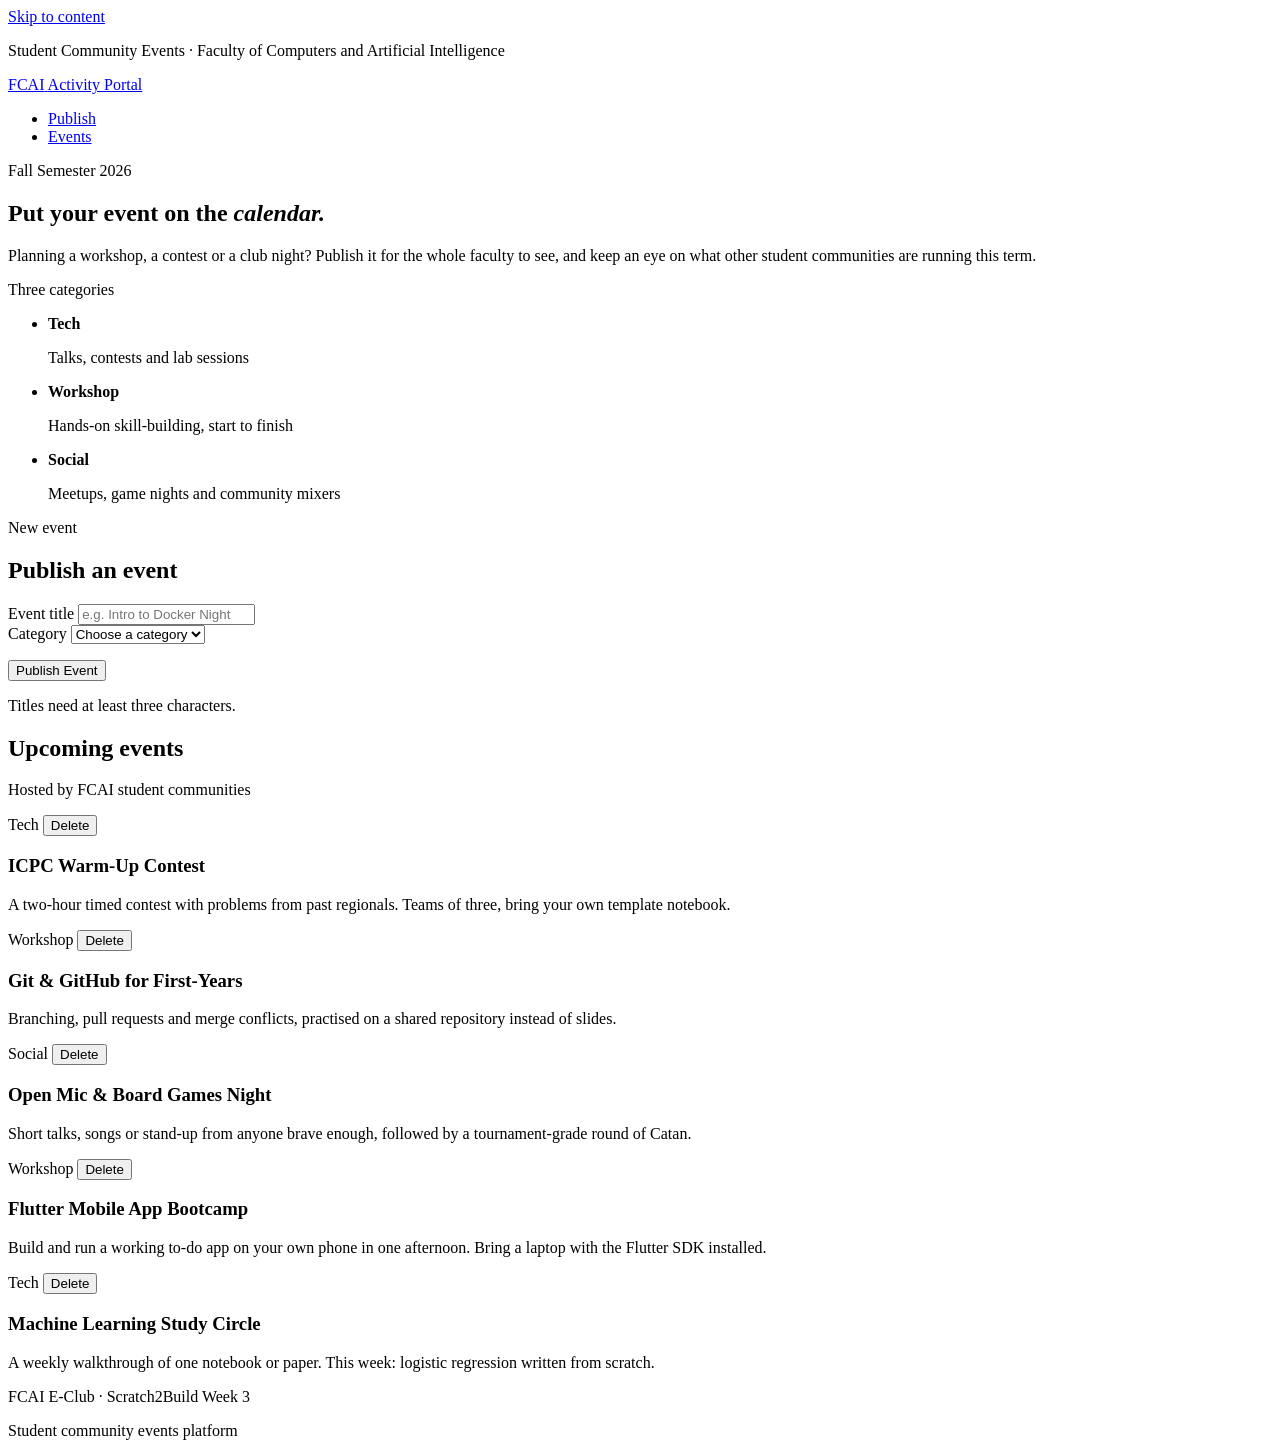
==== block-1-core-lab/index.html @ d682aae6 "Complete Task 3" ====
<!DOCTYPE html>
<html lang="en">
<head>
  <meta charset="utf-8">
  <meta name="viewport" content="width=device-width, initial-scale=1">
  <title>Publish Events · FCAI Activity Portal</title>
  <link rel="preconnect" href="https://fonts.googleapis.com">
  <link rel="preconnect" href="https://fonts.gstatic.com" crossorigin>
  <link href="https://fonts.googleapis.com/css2?family=DM+Mono:wght@400;500&family=DM+Sans:wght@400;500;700&family=Fraunces:ital,opsz,wght@0,9..144,500;0,9..144,700;1,9..144,500&display=swap" rel="stylesheet">
  <link rel="stylesheet" href="style.css">
  <script src="script.js" defer></script>
</head>
<body>
  <a class="skip-link" href="#main">Skip to content</a>

  <div class="topbar">
    <p>Student Community Events &middot; Faculty of Computers and Artificial Intelligence</p>
  </div>

  <header class="site-header">
    <div class="header-inner wrap">
      <a class="brand" href="#">
        <span class="brand-name">FCAI</span>
        <span class="brand-sub">Activity Portal</span>
      </a>
      <nav class="site-nav" aria-label="Page sections">
        <ul>
          <li><a href="#submit">Publish</a></li>
          <li><a href="#events">Events</a></li>
        </ul>
      </nav>
    </div>
  </header>

  <main id="main">
    <section class="hero wrap" aria-labelledby="page-title">
      <div class="hero-copy">
        <p class="eyebrow">Fall Semester 2026</p>
        <h1 id="page-title">Put your event on the <em>calendar.</em></h1>
        <p class="lede">Planning a workshop, a contest or a club night? Publish it for the whole faculty to see, and keep an eye on what other student communities are running this term.</p>
      </div>
      <div class="legend">
        <p class="legend-title">Three categories</p>
        <ul>
          <li>
            <span class="swatch swatch-tech" aria-hidden="true"></span>
            <div><strong>Tech</strong><p>Talks, contests and lab sessions</p></div>
          </li>
          <li>
            <span class="swatch swatch-workshop" aria-hidden="true"></span>
            <div><strong>Workshop</strong><p>Hands-on skill-building, start to finish</p></div>
          </li>
          <li>
            <span class="swatch swatch-social" aria-hidden="true"></span>
            <div><strong>Social</strong><p>Meetups, game nights and community mixers</p></div>
          </li>
        </ul>
      </div>
    </section>

    <div class="band">
      <div class="layout wrap">
        <section class="publish" id="submit" aria-labelledby="form-heading">
          <p class="eyebrow">New event</p>
          <h2 id="form-heading">Publish an event</h2>

          <form id="event-form" novalidate>
            <div class="field">
              <label for="title-input">Event title</label>
              <input id="title-input" name="title" type="text" placeholder="e.g. Intro to Docker Night" autocomplete="off" aria-describedby="form-message">
            </div>

            <div class="field">
              <label for="category-input">Category</label>
              <select id="category-input" name="category">
                <option value="">Choose a category</option>
                <option value="tech">Tech</option>
                <option value="workshop">Workshop</option>
                <option value="social">Social</option>
              </select>
            </div>

            <p id="form-message" class="form-message" aria-live="polite"></p>

            <button type="submit" class="btn-primary">Publish Event</button>
          </form>

          <p class="form-note">Titles need at least three characters.</p>
        </section>

        <section class="listing" id="events" aria-labelledby="events-heading">
          <div class="listing-head">
            <h2 id="events-heading">Upcoming events</h2>
            <p>Hosted by FCAI student communities</p>
          </div>

          <div id="events-container" class="events-grid">
            <article class="event-card" data-category="tech">
              <div class="card-head">
                <span class="badge">Tech</span>
                <button class="delete-button" type="button" aria-label="Delete ICPC Warm-Up Contest">Delete</button>
              </div>
              <h3 class="card-title">ICPC Warm-Up Contest</h3>
              <p class="card-desc">A two-hour timed contest with problems from past regionals. Teams of three, bring your own template notebook.</p>
            </article>

            <article class="event-card" data-category="workshop">
              <div class="card-head">
                <span class="badge">Workshop</span>
                <button class="delete-button" type="button" aria-label="Delete Git &amp; GitHub for First-Years">Delete</button>
              </div>
              <h3 class="card-title">Git &amp; GitHub for First-Years</h3>
              <p class="card-desc">Branching, pull requests and merge conflicts, practised on a shared repository instead of slides.</p>
            </article>

            <article class="event-card" data-category="social">
              <div class="card-head">
                <span class="badge">Social</span>
                <button class="delete-button" type="button" aria-label="Delete Open Mic &amp; Board Games Night">Delete</button>
              </div>
              <h3 class="card-title">Open Mic &amp; Board Games Night</h3>
              <p class="card-desc">Short talks, songs or stand-up from anyone brave enough, followed by a tournament-grade round of Catan.</p>
            </article>

            <article class="event-card" data-category="workshop">
              <div class="card-head">
                <span class="badge">Workshop</span>
                <button class="delete-button" type="button" aria-label="Delete Flutter Mobile App Bootcamp">Delete</button>
              </div>
              <h3 class="card-title">Flutter Mobile App Bootcamp</h3>
              <p class="card-desc">Build and run a working to-do app on your own phone in one afternoon. Bring a laptop with the Flutter SDK installed.</p>
            </article>

            <article class="event-card" data-category="tech">
              <div class="card-head">
                <span class="badge">Tech</span>
                <button class="delete-button" type="button" aria-label="Delete Machine Learning Study Circle">Delete</button>
              </div>
              <h3 class="card-title">Machine Learning Study Circle</h3>
              <p class="card-desc">A weekly walkthrough of one notebook or paper. This week: logistic regression written from scratch.</p>
            </article>
          </div>
        </section>
      </div>
    </div>
  </main>

  <footer class="site-footer">
    <div class="wrap">
      <p>FCAI E-Club &middot; Scratch2Build Week 3</p>
      <p>Student community events platform</p>
    </div>
  </footer>
</body>
</html>
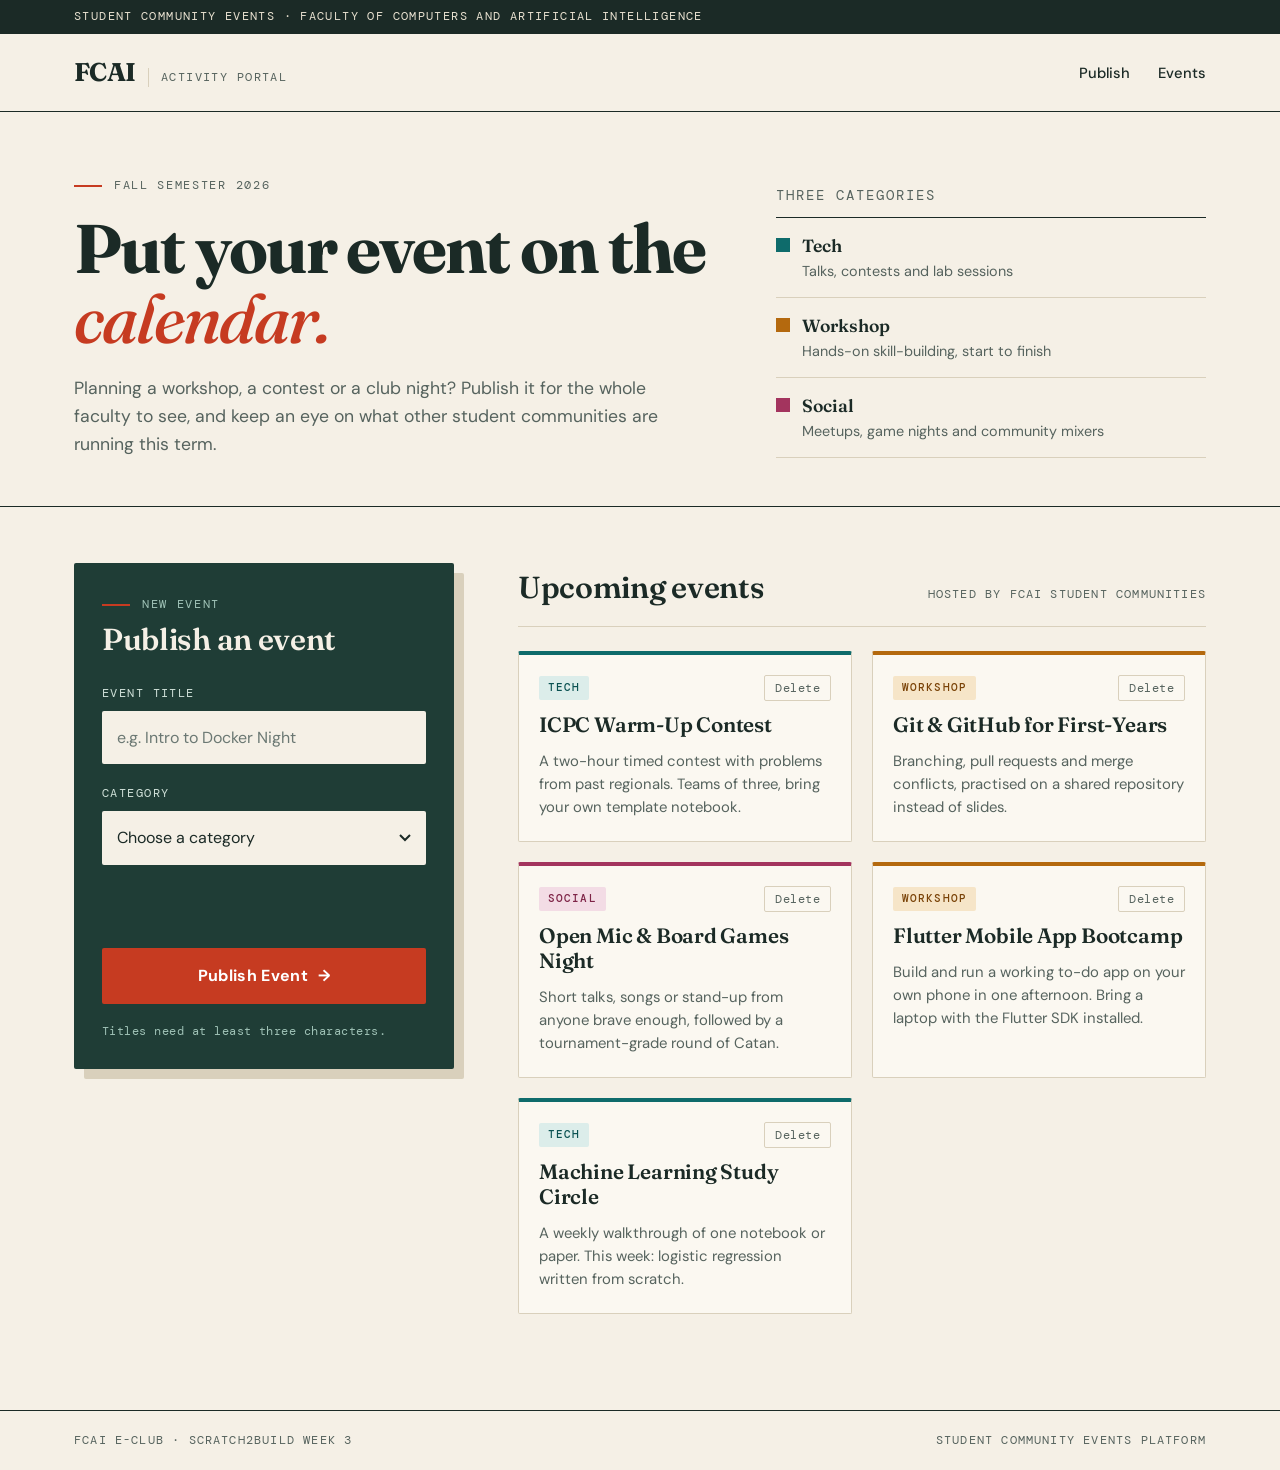
==== commit aa2a9819: "hotfix: Files Naming Error" ====
--- a/block-1-core-lab/index.html
+++ b/block-1-core-lab/index.html
@@ -7,7 +7,7 @@
   <link rel="preconnect" href="https://fonts.googleapis.com">
   <link rel="preconnect" href="https://fonts.gstatic.com" crossorigin>
   <link href="https://fonts.googleapis.com/css2?family=DM+Mono:wght@400;500&family=DM+Sans:wght@400;500;700&family=Fraunces:ital,opsz,wght@0,9..144,500;0,9..144,700;1,9..144,500&display=swap" rel="stylesheet">
-  <link rel="stylesheet" href="style.css">
+  <link rel="stylesheet" href="styles.css">
   <script src="script.js" defer></script>
 </head>
 <body>
--- a/block-1-core-lab/styles.css
+++ b/block-1-core-lab/styles.css
@@ -0,0 +1,606 @@
+*,
+*::before,
+*::after {
+  box-sizing: border-box;
+}
+
+:root {
+  --paper: #f5f0e6;
+  --paper-2: #ece5d4;
+  --card: #fbf8f1;
+  --ink: #1b2a26;
+  --ink-soft: #56635e;
+  --line: #d9d0bc;
+  --forest: #1f3d36;
+  --accent: #c63b21;
+  --accent-dark: #a62f18;
+
+  --tech: #0e6b6b;
+  --workshop: #b4690e;
+  --social: #a3345e;
+
+  --font-display: "Fraunces", Georgia, "Times New Roman", serif;
+  --font-body: "DM Sans", system-ui, -apple-system, "Segoe UI", sans-serif;
+  --font-mono: "DM Mono", ui-monospace, "SFMono-Regular", Menlo, monospace;
+}
+
+html {
+  scroll-behavior: smooth;
+}
+
+body {
+  margin: 0;
+  background: var(--paper);
+  color: var(--ink);
+  font-family: var(--font-body);
+  font-size: 1rem;
+  line-height: 1.6;
+  -webkit-font-smoothing: antialiased;
+}
+
+h1, h2, h3, p, ul {
+  margin: 0;
+}
+
+ul {
+  padding: 0;
+  list-style: none;
+}
+
+[hidden] {
+  display: none !important;
+}
+
+:focus-visible {
+  outline: 3px solid var(--accent);
+  outline-offset: 3px;
+}
+
+.wrap {
+  max-width: 1180px;
+  margin: 0 auto;
+  padding-left: 24px;
+  padding-right: 24px;
+}
+
+.skip-link {
+  position: absolute;
+  left: 16px;
+  top: -56px;
+  z-index: 20;
+  padding: 8px 14px;
+  background: var(--ink);
+  color: var(--paper);
+}
+
+.skip-link:focus {
+  top: 12px;
+}
+
+.eyebrow {
+  font-family: var(--font-mono);
+  font-size: 0.75rem;
+  letter-spacing: 0.14em;
+  text-transform: uppercase;
+  color: var(--ink-soft);
+}
+
+.eyebrow::before {
+  content: "";
+  display: inline-block;
+  width: 28px;
+  height: 2px;
+  margin-right: 12px;
+  vertical-align: middle;
+  background: var(--accent);
+}
+
+
+/* ---------- Header ---------- */
+
+.topbar {
+  background: var(--ink);
+  color: #e8e1d0;
+  font-family: var(--font-mono);
+  font-size: 0.72rem;
+  letter-spacing: 0.12em;
+  text-transform: uppercase;
+}
+
+.topbar p {
+  max-width: 1180px;
+  margin: 0 auto;
+  padding: 8px 24px;
+}
+
+.site-header {
+  border-bottom: 1px solid var(--ink);
+}
+
+.header-inner {
+  display: flex;
+  align-items: center;
+  justify-content: space-between;
+  gap: 24px;
+  padding-top: 18px;
+  padding-bottom: 18px;
+}
+
+.brand {
+  display: flex;
+  align-items: baseline;
+  gap: 12px;
+  color: inherit;
+  text-decoration: none;
+}
+
+.brand-name {
+  font-family: var(--font-display);
+  font-size: 1.6rem;
+  font-weight: 700;
+  letter-spacing: -0.02em;
+}
+
+.brand-sub {
+  padding-left: 12px;
+  border-left: 1px solid var(--line);
+  font-family: var(--font-mono);
+  font-size: 0.74rem;
+  letter-spacing: 0.12em;
+  text-transform: uppercase;
+  color: var(--ink-soft);
+}
+
+.site-nav ul {
+  display: flex;
+  gap: 28px;
+}
+
+.site-nav a {
+  padding: 6px 0;
+  color: var(--ink);
+  font-size: 0.92rem;
+  font-weight: 500;
+  text-decoration: none;
+  background: linear-gradient(var(--accent), var(--accent)) 0 100% / 0 2px no-repeat;
+  transition: background-size 0.25s ease;
+}
+
+.site-nav a:hover {
+  background-size: 100% 2px;
+}
+
+
+/* ---------- Hero ---------- */
+
+.hero {
+  display: grid;
+  grid-template-columns: minmax(0, 1.5fr) minmax(0, 1fr);
+  gap: 56px;
+  align-items: end;
+  padding-top: 64px;
+  padding-bottom: 48px;
+}
+
+.hero h1 {
+  margin: 18px 0 20px;
+  font-family: var(--font-display);
+  font-size: clamp(2.4rem, 5.4vw, 4.3rem);
+  font-weight: 700;
+  line-height: 1.02;
+  letter-spacing: -0.03em;
+}
+
+.hero h1 em {
+  font-style: italic;
+  font-weight: 500;
+  color: var(--accent);
+}
+
+.lede {
+  max-width: 52ch;
+  font-size: 1.1rem;
+  color: var(--ink-soft);
+}
+
+.legend-title {
+  padding-bottom: 10px;
+  border-bottom: 1px solid var(--ink);
+  font-family: var(--font-mono);
+  font-size: 0.72rem;
+  letter-spacing: 0.14em;
+  text-transform: uppercase;
+  color: var(--ink-soft);
+}
+
+.legend li {
+  display: grid;
+  grid-template-columns: 14px minmax(0, 1fr);
+  gap: 12px;
+  padding: 14px 0;
+  border-bottom: 1px solid var(--line);
+}
+
+.legend strong {
+  font-family: var(--font-display);
+  font-size: 1.1rem;
+  font-weight: 600;
+}
+
+.legend p {
+  font-size: 0.9rem;
+  color: var(--ink-soft);
+}
+
+.swatch {
+  width: 14px;
+  height: 14px;
+  margin-top: 6px;
+}
+
+.swatch-tech { background: var(--tech); }
+.swatch-workshop { background: var(--workshop); }
+.swatch-social { background: var(--social); }
+
+
+/* ---------- Main layout ---------- */
+
+.band {
+  border-top: 1px solid var(--ink);
+}
+
+.layout {
+  display: grid;
+  grid-template-columns: minmax(0, 380px) minmax(0, 1fr);
+  gap: 64px;
+  align-items: start;
+  padding-top: 56px;
+  padding-bottom: 96px;
+}
+
+
+/* ---------- Publish form ---------- */
+
+.publish {
+  position: sticky;
+  top: 24px;
+  padding: 32px 28px 28px;
+  background: var(--forest);
+  color: var(--paper);
+  border-radius: 2px;
+  box-shadow: 10px 10px 0 var(--line);
+}
+
+.publish .eyebrow {
+  color: #9fc2b6;
+}
+
+.publish h2 {
+  margin: 8px 0 28px;
+  font-family: var(--font-display);
+  font-size: 1.9rem;
+  font-weight: 600;
+  line-height: 1.1;
+  letter-spacing: -0.01em;
+}
+
+.publish :focus-visible {
+  outline: 3px solid var(--paper);
+  outline-offset: 2px;
+}
+
+.field {
+  display: grid;
+  gap: 8px;
+  margin-bottom: 20px;
+}
+
+.field label {
+  font-family: var(--font-mono);
+  font-size: 0.74rem;
+  letter-spacing: 0.12em;
+  text-transform: uppercase;
+  color: #cfe0d8;
+}
+
+.field input,
+.field select {
+  width: 100%;
+  padding: 13px 14px;
+  font: inherit;
+  color: var(--ink);
+  background-color: var(--paper);
+  border: 1px solid transparent;
+  border-radius: 2px;
+  transition: border-color 0.15s ease;
+}
+
+.field input::placeholder {
+  color: #6b7873;
+}
+
+.field input:hover,
+.field select:hover {
+  border-color: var(--accent);
+}
+
+.field select {
+  appearance: none;
+  padding-right: 40px;
+  background-image: url("data:image/svg+xml,%3Csvg xmlns='http://www.w3.org/2000/svg' width='12' height='8' viewBox='0 0 12 8'%3E%3Cpath d='M1 1l5 5 5-5' fill='none' stroke='%231B2A26' stroke-width='2'/%3E%3C/svg%3E");
+  background-repeat: no-repeat;
+  background-position: right 14px center;
+  cursor: pointer;
+}
+
+.form-message {
+  min-height: 3.2rem;
+  margin: -4px 0 16px;
+  font-size: 0.92rem;
+  line-height: 1.45;
+  color: #ffc7b8;
+}
+
+.form-message:not(:empty) {
+  padding: 10px 12px;
+  border-left: 3px solid #ff8e72;
+  background: rgba(0, 0, 0, 0.18);
+}
+
+.form-message.is-success {
+  color: #c5ecd3;
+  border-left-color: #7bd39c;
+}
+
+.btn-primary {
+  width: 100%;
+  padding: 15px 20px;
+  font: inherit;
+  font-weight: 700;
+  letter-spacing: 0.02em;
+  color: #fff;
+  background: var(--accent);
+  border: 0;
+  border-radius: 2px;
+  cursor: pointer;
+  transition: background-color 0.15s ease, transform 0.15s ease;
+}
+
+.btn-primary::after {
+  content: "\2192";
+  display: inline-block;
+  margin-left: 10px;
+  transition: transform 0.2s ease;
+}
+
+.btn-primary:hover {
+  background: var(--accent-dark);
+}
+
+.btn-primary:hover::after {
+  transform: translateX(5px);
+}
+
+.btn-primary:active {
+  transform: translateY(1px);
+}
+
+.form-note {
+  margin-top: 18px;
+  font-family: var(--font-mono);
+  font-size: 0.74rem;
+  letter-spacing: 0.04em;
+  color: #9fc2b6;
+}
+
+
+/* ---------- Event listing ---------- */
+
+.listing-head {
+  display: flex;
+  align-items: baseline;
+  justify-content: space-between;
+  gap: 16px;
+  flex-wrap: wrap;
+  margin-bottom: 24px;
+  padding-bottom: 14px;
+  border-bottom: 1px solid var(--line);
+}
+
+.listing-head h2 {
+  font-family: var(--font-display);
+  font-size: 1.9rem;
+  font-weight: 600;
+  letter-spacing: -0.01em;
+}
+
+.listing-head p {
+  font-family: var(--font-mono);
+  font-size: 0.74rem;
+  letter-spacing: 0.1em;
+  text-transform: uppercase;
+  color: var(--ink-soft);
+}
+
+.events-grid {
+  display: grid;
+  grid-template-columns: repeat(auto-fill, minmax(min(100%, 260px), 1fr));
+  gap: 20px;
+}
+
+.events-grid:not(:has(.event-card))::before {
+  content: "No events yet. Publish the first one.";
+  grid-column: 1 / -1;
+  padding: 48px 24px;
+  border: 1px dashed var(--ink-soft);
+  text-align: center;
+  color: var(--ink-soft);
+}
+
+.event-card {
+  --c: var(--ink);
+  --c-bg: var(--paper-2);
+  --c-ink: var(--ink);
+
+  display: flex;
+  flex-direction: column;
+  gap: 12px;
+  padding: 20px 20px 22px;
+  background: var(--card);
+  border: 1px solid var(--line);
+  border-top: 4px solid var(--c);
+  border-radius: 2px;
+  transition: transform 0.2s ease, box-shadow 0.2s ease;
+}
+
+.event-card[data-category="tech"] {
+  --c: var(--tech);
+  --c-bg: #dcedea;
+  --c-ink: #0b5252;
+}
+
+.event-card[data-category="workshop"] {
+  --c: var(--workshop);
+  --c-bg: #f6e5c8;
+  --c-ink: #7a4308;
+}
+
+.event-card[data-category="social"] {
+  --c: var(--social);
+  --c-bg: #f3dce5;
+  --c-ink: #7e2447;
+}
+
+.event-card:hover {
+  transform: translateY(-3px);
+  box-shadow: 5px 5px 0 var(--c);
+}
+
+.card-head {
+  display: flex;
+  align-items: center;
+  justify-content: space-between;
+  gap: 12px;
+}
+
+.badge {
+  display: inline-block;
+  padding: 3px 9px;
+  font-family: var(--font-mono);
+  font-size: 0.7rem;
+  font-weight: 500;
+  letter-spacing: 0.1em;
+  text-transform: uppercase;
+  color: var(--c-ink);
+  background: var(--c-bg);
+  border-radius: 2px;
+}
+
+.card-title {
+  font-family: var(--font-display);
+  font-size: 1.3rem;
+  font-weight: 600;
+  line-height: 1.2;
+  letter-spacing: -0.01em;
+  overflow-wrap: anywhere;
+}
+
+.card-desc {
+  font-size: 0.93rem;
+  line-height: 1.55;
+  color: var(--ink-soft);
+}
+
+.delete-button {
+  padding: 4px 10px;
+  font-family: var(--font-mono);
+  font-size: 0.74rem;
+  letter-spacing: 0.04em;
+  color: var(--ink-soft);
+  background: none;
+  border: 1px solid var(--line);
+  border-radius: 2px;
+  cursor: pointer;
+  transition: background-color 0.15s ease, color 0.15s ease, border-color 0.15s ease;
+}
+
+.delete-button:hover {
+  color: #fff;
+  background: var(--accent);
+  border-color: var(--accent);
+}
+
+
+/* ---------- Footer ---------- */
+
+.site-footer {
+  border-top: 1px solid var(--ink);
+}
+
+.site-footer .wrap {
+  display: flex;
+  justify-content: space-between;
+  gap: 16px;
+  flex-wrap: wrap;
+  padding-top: 20px;
+  padding-bottom: 20px;
+  font-family: var(--font-mono);
+  font-size: 0.74rem;
+  letter-spacing: 0.1em;
+  text-transform: uppercase;
+  color: var(--ink-soft);
+}
+
+
+/* ---------- Responsive ---------- */
+
+@media (max-width: 960px) {
+  .hero {
+    grid-template-columns: minmax(0, 1fr);
+    gap: 36px;
+    padding-top: 48px;
+  }
+
+  .layout {
+    grid-template-columns: minmax(0, 1fr);
+    gap: 56px;
+    padding-top: 40px;
+  }
+
+  .publish {
+    position: static;
+  }
+}
+
+@media (max-width: 560px) {
+  .wrap,
+  .topbar p {
+    padding-left: 16px;
+    padding-right: 16px;
+  }
+
+  .topbar p {
+    font-size: 0.66rem;
+  }
+
+  .brand-sub {
+    display: none;
+  }
+
+  .publish {
+    padding: 26px 20px 22px;
+    box-shadow: 6px 6px 0 var(--line);
+  }
+}
+
+@media (prefers-reduced-motion: reduce) {
+  html {
+    scroll-behavior: auto;
+  }
+
+  *,
+  *::before,
+  *::after {
+    transition: none !important;
+  }
+}
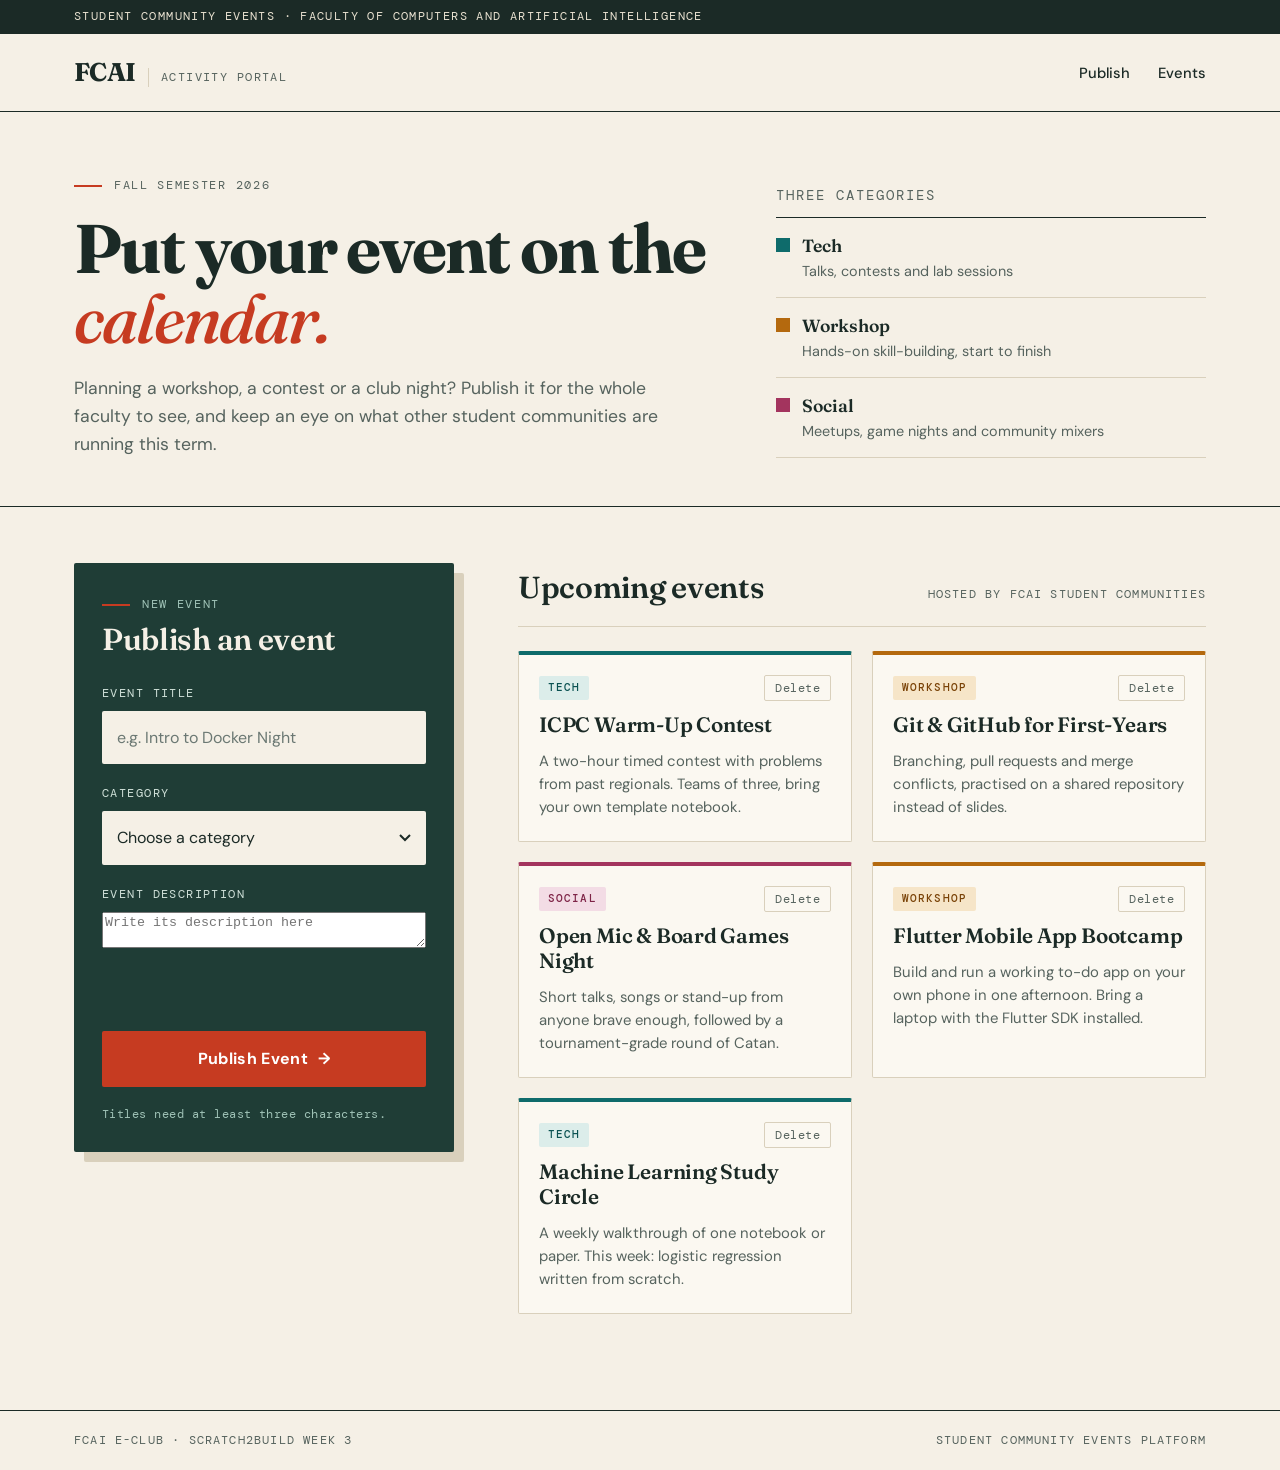
==== commit 35540693: "Update index.html" ====
--- a/block-1-core-lab/index.html
+++ b/block-1-core-lab/index.html
@@ -70,6 +70,7 @@
               <input id="title-input" name="title" type="text" placeholder="e.g. Intro to Docker Night" autocomplete="off" aria-describedby="form-message">
             </div>
 
+            
             <div class="field">
               <label for="category-input">Category</label>
               <select id="category-input" name="category">
@@ -78,6 +79,11 @@
                 <option value="workshop">Workshop</option>
                 <option value="social">Social</option>
               </select>
+            </div>
+            
+            <div class="field">
+              <label for="desc-input">Event description</label>
+              <textarea id="desc-input" name="desc" type="text" placeholder="Write its description here" autocomplete="off" aria-describedby="form-message"></textarea>
             </div>
 
             <p id="form-message" class="form-message" aria-live="polite"></p>
@@ -152,4 +158,4 @@
     </div>
   </footer>
 </body>
-</html>+</html>
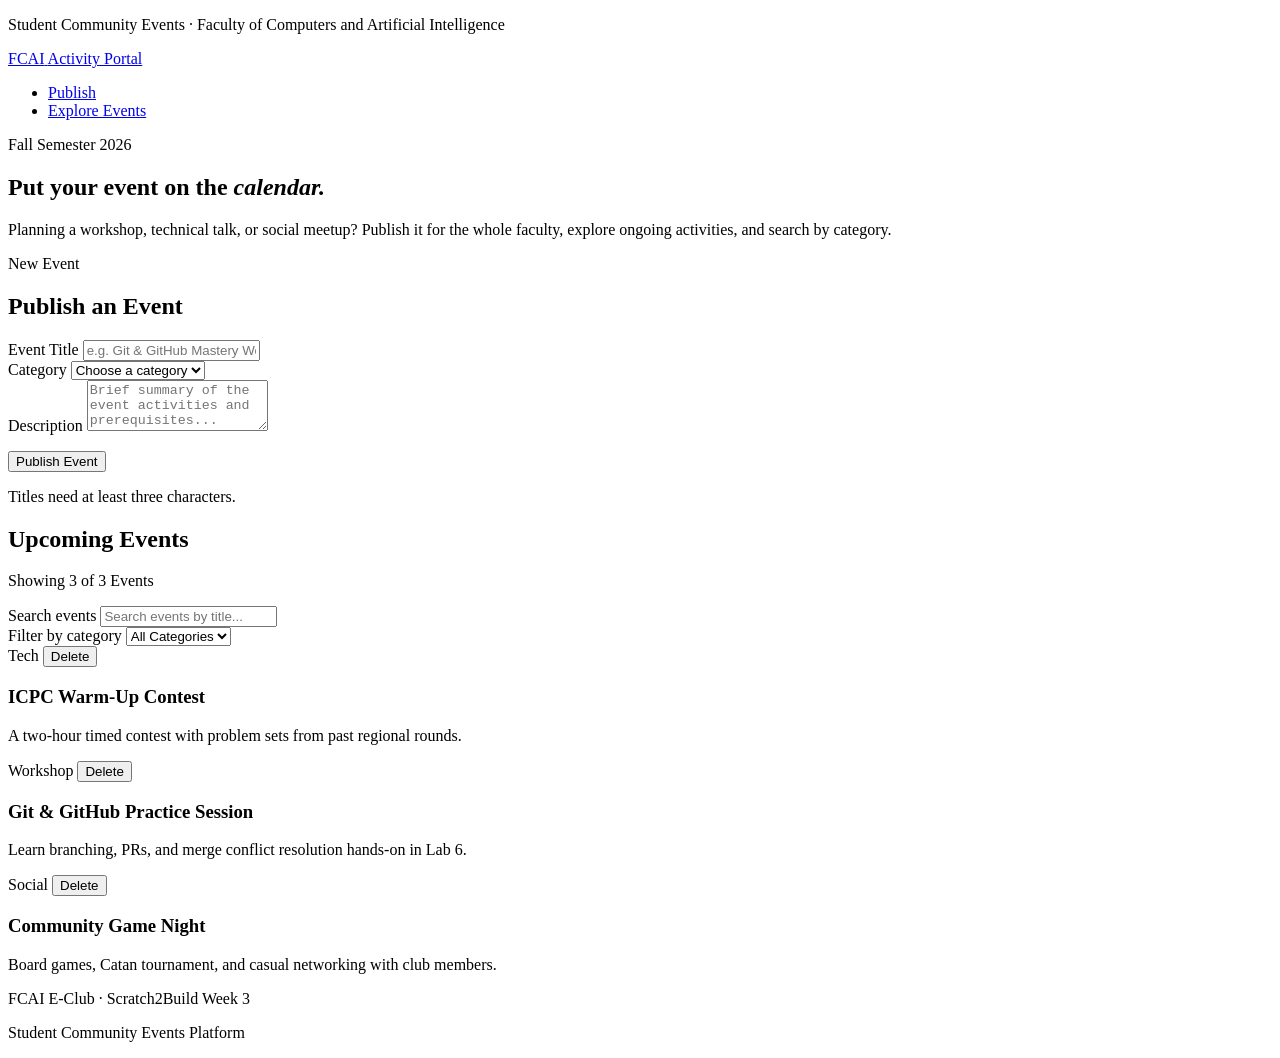
==== commit 08c6d0ed: "feat: Add changes to main files for enhancements" ====
--- a/block-1-core-lab/index.html
+++ b/block-1-core-lab/index.html
@@ -1,161 +1,224 @@
-<!DOCTYPE html>
+<!doctype html>
 <html lang="en">
-<head>
-  <meta charset="utf-8">
-  <meta name="viewport" content="width=device-width, initial-scale=1">
-  <title>Publish Events · FCAI Activity Portal</title>
-  <link rel="preconnect" href="https://fonts.googleapis.com">
-  <link rel="preconnect" href="https://fonts.gstatic.com" crossorigin>
-  <link href="https://fonts.googleapis.com/css2?family=DM+Mono:wght@400;500&family=DM+Sans:wght@400;500;700&family=Fraunces:ital,opsz,wght@0,9..144,500;0,9..144,700;1,9..144,500&display=swap" rel="stylesheet">
-  <link rel="stylesheet" href="styles.css">
-  <script src="script.js" defer></script>
-</head>
-<body>
-  <a class="skip-link" href="#main">Skip to content</a>
-
-  <div class="topbar">
-    <p>Student Community Events &middot; Faculty of Computers and Artificial Intelligence</p>
-  </div>
-
-  <header class="site-header">
-    <div class="header-inner wrap">
-      <a class="brand" href="#">
-        <span class="brand-name">FCAI</span>
-        <span class="brand-sub">Activity Portal</span>
-      </a>
-      <nav class="site-nav" aria-label="Page sections">
-        <ul>
-          <li><a href="#submit">Publish</a></li>
-          <li><a href="#events">Events</a></li>
-        </ul>
-      </nav>
+  <head>
+    <meta charset="UTF-8" />
+    <meta name="viewport" content="width=device-width, initial-scale=1.0" />
+    <title>FCAI Activity Portal · Community Events</title>
+
+    <link rel="preconnect" href="https://fonts.googleapis.com" />
+    <link rel="preconnect" href="https://fonts.gstatic.com" crossorigin />
+    <link
+      href="https://fonts.googleapis.com/css2?family=DM+Mono:wght@400;500&family=DM+Sans:wght@400;500;700&family=Fraunces:ital,opsz,wght@0,9..144,500;0,9..144,700;1,9..144,500&display=swap"
+      rel="stylesheet"
+    />
+
+    <!-- CSS Stylesheets -->
+  </head>
+  <body>
+    <!-- Top Announcement Bar -->
+    <div class="topbar">
+      <p>
+        Student Community Events &middot; Faculty of Computers and Artificial
+        Intelligence
+      </p>
     </div>
-  </header>
-
-  <main id="main">
-    <section class="hero wrap" aria-labelledby="page-title">
-      <div class="hero-copy">
-        <p class="eyebrow">Fall Semester 2026</p>
-        <h1 id="page-title">Put your event on the <em>calendar.</em></h1>
-        <p class="lede">Planning a workshop, a contest or a club night? Publish it for the whole faculty to see, and keep an eye on what other student communities are running this term.</p>
+
+    <!-- Main Site Header -->
+    <header class="site-header">
+      <div class="header-inner wrap">
+        <a class="brand" href="#">
+          <span class="brand-name">FCAI</span>
+          <span class="brand-sub">Activity Portal</span>
+        </a>
+        <nav class="site-nav" aria-label="Page Navigation">
+          <ul>
+            <li><a href="#submit">Publish</a></li>
+            <li><a href="#events">Explore Events</a></li>
+          </ul>
+        </nav>
       </div>
-      <div class="legend">
-        <p class="legend-title">Three categories</p>
-        <ul>
-          <li>
-            <span class="swatch swatch-tech" aria-hidden="true"></span>
-            <div><strong>Tech</strong><p>Talks, contests and lab sessions</p></div>
-          </li>
-          <li>
-            <span class="swatch swatch-workshop" aria-hidden="true"></span>
-            <div><strong>Workshop</strong><p>Hands-on skill-building, start to finish</p></div>
-          </li>
-          <li>
-            <span class="swatch swatch-social" aria-hidden="true"></span>
-            <div><strong>Social</strong><p>Meetups, game nights and community mixers</p></div>
-          </li>
-        </ul>
+    </header>
+
+    <main id="main">
+      <!-- Hero Section -->
+      <section class="hero wrap">
+        <div class="hero-copy">
+          <p class="eyebrow">Fall Semester 2026</p>
+          <h1>Put your event on the <em>calendar.</em></h1>
+          <p class="lede">
+            Planning a workshop, technical talk, or social meetup? Publish it
+            for the whole faculty, explore ongoing activities, and search by
+            category.
+          </p>
+        </div>
+      </section>
+
+      <div class="band">
+        <div class="layout wrap">
+          <!-- BLOCK 1: Dynamic Event Submission Form -->
+          <section class="publish" id="submit" aria-labelledby="form-heading">
+            <p class="eyebrow">New Event</p>
+            <h2 id="form-heading">Publish an Event</h2>
+
+            <form id="event-form" novalidate>
+              <div class="field">
+                <label for="title-input">Event Title</label>
+                <input
+                  id="title-input"
+                  name="title"
+                  type="text"
+                  placeholder="e.g. Git & GitHub Mastery Workshop"
+                  autocomplete="off"
+                />
+              </div>
+
+              <div class="field">
+                <label for="category-input">Category</label>
+                <select id="category-input" name="category">
+                  <option value="">Choose a category</option>
+                  <option value="tech">Tech</option>
+                  <option value="workshop">Workshop</option>
+                  <option value="social">Social</option>
+                </select>
+              </div>
+
+              <div class="field">
+                <label for="desc-input">Description</label>
+                <textarea
+                  id="desc-input"
+                  name="description"
+                  rows="3"
+                  placeholder="Brief summary of the event activities and prerequisites..."
+                ></textarea>
+              </div>
+
+              <!-- Feedback Message Container -->
+              <p id="form-message" class="form-message" aria-live="polite"></p>
+
+              <button type="submit" id="btn-submit" class="btn-primary">
+                Publish Event
+              </button>
+            </form>
+
+            <p class="form-note">Titles need at least three characters.</p>
+          </section>
+
+          <!-- BLOCK 2: Search & Category Filtering Listing -->
+          <section class="listing" id="events" aria-labelledby="events-heading">
+            <div class="listing-head">
+              <h2 id="events-heading">Upcoming Events</h2>
+
+              <!-- Live Active Counter -->
+              <p id="active-counter" class="active-counter">
+                Showing 3 of 3 Events
+              </p>
+            </div>
+
+            <!-- Real-Time Filter Toolbar -->
+            <div class="filter-toolbar">
+              <div class="field search-field">
+                <label for="search-input" class="sr-only">Search events</label>
+                <input
+                  id="search-input"
+                  type="search"
+                  placeholder="Search events by title..."
+                  autocomplete="off"
+                />
+              </div>
+
+              <div class="field select-field">
+                <label for="category-select" class="sr-only"
+                  >Filter by category</label
+                >
+                <select id="category-select">
+                  <option value="all">All Categories</option>
+                  <option value="tech">Tech</option>
+                  <option value="workshop">Workshop</option>
+                  <option value="social">Social</option>
+                </select>
+              </div>
+            </div>
+
+            <!-- Empty State Alert (hidden by default) -->
+            <div id="empty-state" class="empty-state" hidden>
+              <p class="empty-title">No events found</p>
+              <p class="empty-desc">
+                Try adjusting your search query or category filter.
+              </p>
+            </div>
+
+            <!-- Events Grid Container -->
+            <div id="events-container" class="events-grid">
+              <!-- Default Event 1 -->
+              <article class="event-card" data-category="tech">
+                <div class="card-head">
+                  <span class="badge">Tech</span>
+                  <button
+                    type="button"
+                    class="delete-button"
+                    aria-label="Delete ICPC Warm-Up Contest"
+                  >
+                    Delete
+                  </button>
+                </div>
+                <h3 class="card-title">ICPC Warm-Up Contest</h3>
+                <p class="card-desc">
+                  A two-hour timed contest with problem sets from past regional
+                  rounds.
+                </p>
+              </article>
+
+              <!-- Default Event 2 -->
+              <article class="event-card" data-category="workshop">
+                <div class="card-head">
+                  <span class="badge">Workshop</span>
+                  <button
+                    type="button"
+                    class="delete-button"
+                    aria-label="Delete Git & GitHub Practice Session"
+                  >
+                    Delete
+                  </button>
+                </div>
+                <h3 class="card-title">Git & GitHub Practice Session</h3>
+                <p class="card-desc">
+                  Learn branching, PRs, and merge conflict resolution hands-on
+                  in Lab 6.
+                </p>
+              </article>
+
+              <!-- Default Event 3 -->
+              <article class="event-card" data-category="social">
+                <div class="card-head">
+                  <span class="badge">Social</span>
+                  <button
+                    type="button"
+                    class="delete-button"
+                    aria-label="Delete Community Game Night"
+                  >
+                    Delete
+                  </button>
+                </div>
+                <h3 class="card-title">Community Game Night</h3>
+                <p class="card-desc">
+                  Board games, Catan tournament, and casual networking with club
+                  members.
+                </p>
+              </article>
+            </div>
+          </section>
+        </div>
       </div>
-    </section>
-
-    <div class="band">
-      <div class="layout wrap">
-        <section class="publish" id="submit" aria-labelledby="form-heading">
-          <p class="eyebrow">New event</p>
-          <h2 id="form-heading">Publish an event</h2>
-
-          <form id="event-form" novalidate>
-            <div class="field">
-              <label for="title-input">Event title</label>
-              <input id="title-input" name="title" type="text" placeholder="e.g. Intro to Docker Night" autocomplete="off" aria-describedby="form-message">
-            </div>
-
-            
-            <div class="field">
-              <label for="category-input">Category</label>
-              <select id="category-input" name="category">
-                <option value="">Choose a category</option>
-                <option value="tech">Tech</option>
-                <option value="workshop">Workshop</option>
-                <option value="social">Social</option>
-              </select>
-            </div>
-            
-            <div class="field">
-              <label for="desc-input">Event description</label>
-              <textarea id="desc-input" name="desc" type="text" placeholder="Write its description here" autocomplete="off" aria-describedby="form-message"></textarea>
-            </div>
-
-            <p id="form-message" class="form-message" aria-live="polite"></p>
-
-            <button type="submit" class="btn-primary">Publish Event</button>
-          </form>
-
-          <p class="form-note">Titles need at least three characters.</p>
-        </section>
-
-        <section class="listing" id="events" aria-labelledby="events-heading">
-          <div class="listing-head">
-            <h2 id="events-heading">Upcoming events</h2>
-            <p>Hosted by FCAI student communities</p>
-          </div>
-
-          <div id="events-container" class="events-grid">
-            <article class="event-card" data-category="tech">
-              <div class="card-head">
-                <span class="badge">Tech</span>
-                <button class="delete-button" type="button" aria-label="Delete ICPC Warm-Up Contest">Delete</button>
-              </div>
-              <h3 class="card-title">ICPC Warm-Up Contest</h3>
-              <p class="card-desc">A two-hour timed contest with problems from past regionals. Teams of three, bring your own template notebook.</p>
-            </article>
-
-            <article class="event-card" data-category="workshop">
-              <div class="card-head">
-                <span class="badge">Workshop</span>
-                <button class="delete-button" type="button" aria-label="Delete Git &amp; GitHub for First-Years">Delete</button>
-              </div>
-              <h3 class="card-title">Git &amp; GitHub for First-Years</h3>
-              <p class="card-desc">Branching, pull requests and merge conflicts, practised on a shared repository instead of slides.</p>
-            </article>
-
-            <article class="event-card" data-category="social">
-              <div class="card-head">
-                <span class="badge">Social</span>
-                <button class="delete-button" type="button" aria-label="Delete Open Mic &amp; Board Games Night">Delete</button>
-              </div>
-              <h3 class="card-title">Open Mic &amp; Board Games Night</h3>
-              <p class="card-desc">Short talks, songs or stand-up from anyone brave enough, followed by a tournament-grade round of Catan.</p>
-            </article>
-
-            <article class="event-card" data-category="workshop">
-              <div class="card-head">
-                <span class="badge">Workshop</span>
-                <button class="delete-button" type="button" aria-label="Delete Flutter Mobile App Bootcamp">Delete</button>
-              </div>
-              <h3 class="card-title">Flutter Mobile App Bootcamp</h3>
-              <p class="card-desc">Build and run a working to-do app on your own phone in one afternoon. Bring a laptop with the Flutter SDK installed.</p>
-            </article>
-
-            <article class="event-card" data-category="tech">
-              <div class="card-head">
-                <span class="badge">Tech</span>
-                <button class="delete-button" type="button" aria-label="Delete Machine Learning Study Circle">Delete</button>
-              </div>
-              <h3 class="card-title">Machine Learning Study Circle</h3>
-              <p class="card-desc">A weekly walkthrough of one notebook or paper. This week: logistic regression written from scratch.</p>
-            </article>
-          </div>
-        </section>
+    </main>
+
+    <!-- Site Footer -->
+    <footer class="site-footer">
+      <div class="wrap">
+        <p>FCAI E-Club &middot; Scratch2Build Week 3</p>
+        <p>Student Community Events Platform</p>
       </div>
-    </div>
-  </main>
-
-  <footer class="site-footer">
-    <div class="wrap">
-      <p>FCAI E-Club &middot; Scratch2Build Week 3</p>
-      <p>Student community events platform</p>
-    </div>
-  </footer>
-</body>
+    </footer>
+
+    <!-- JS Scripts -->
+  </body>
 </html>
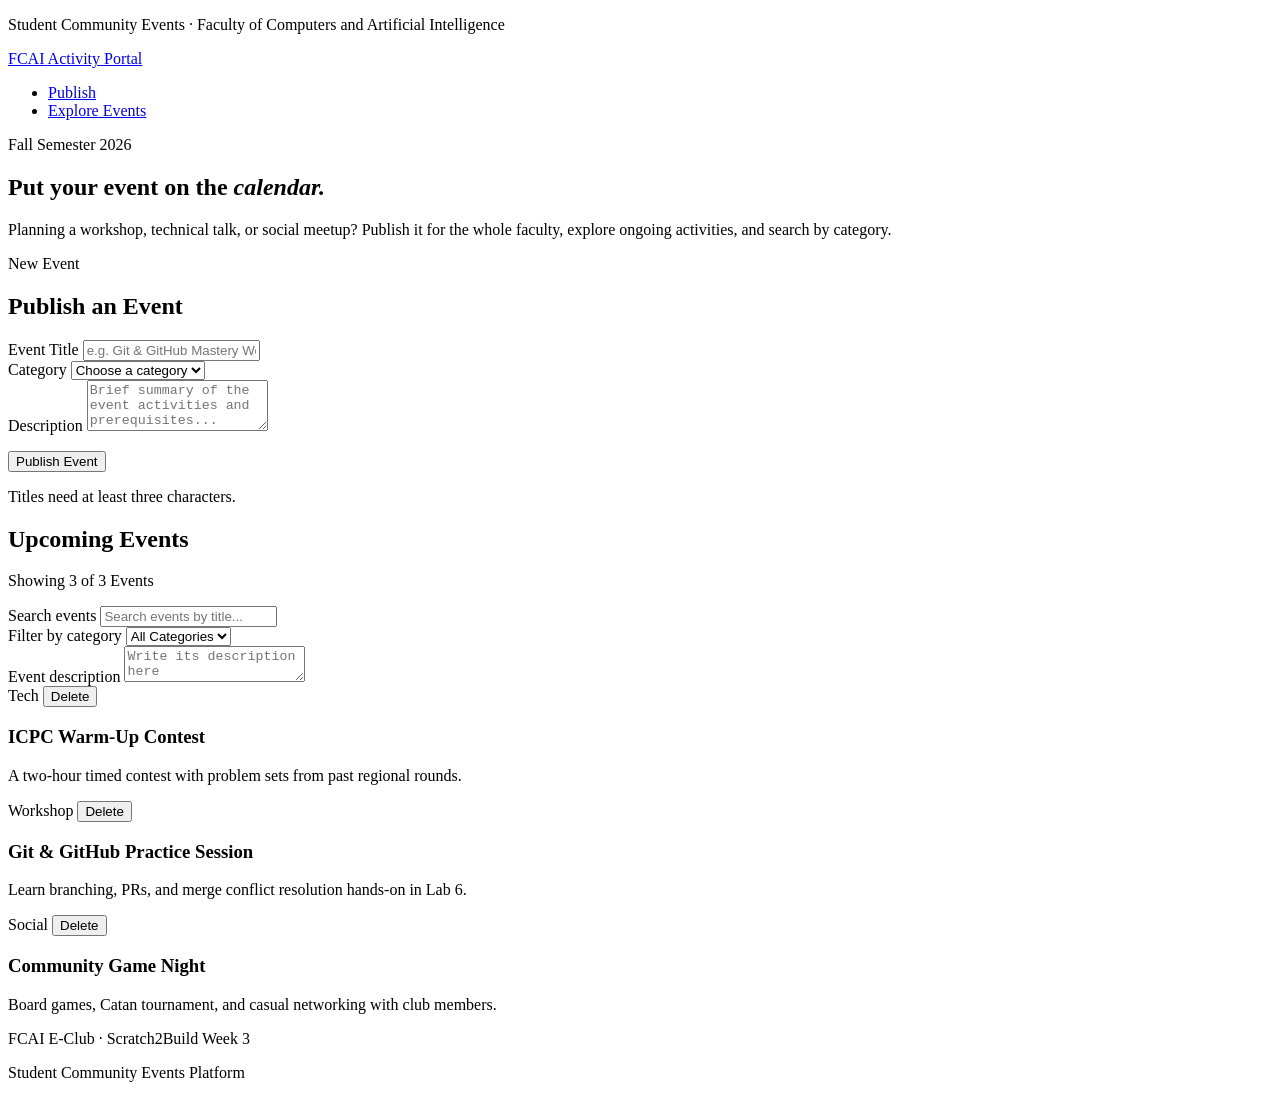
==== commit ec02ff88: "Merge branch 'main' of https://github.com/FCAI-E-Club-Tech-Committee/scratch2build_session_6" ====
--- a/block-1-core-lab/index.html
+++ b/block-1-core-lab/index.html
@@ -137,6 +137,11 @@
                   <option value="social">Social</option>
                 </select>
               </div>
+            </div>
+            
+            <div class="field">
+              <label for="desc-input">Event description</label>
+              <textarea id="desc-input" name="desc" type="text" placeholder="Write its description here" autocomplete="off" aria-describedby="form-message"></textarea>
             </div>
 
             <!-- Empty State Alert (hidden by default) -->
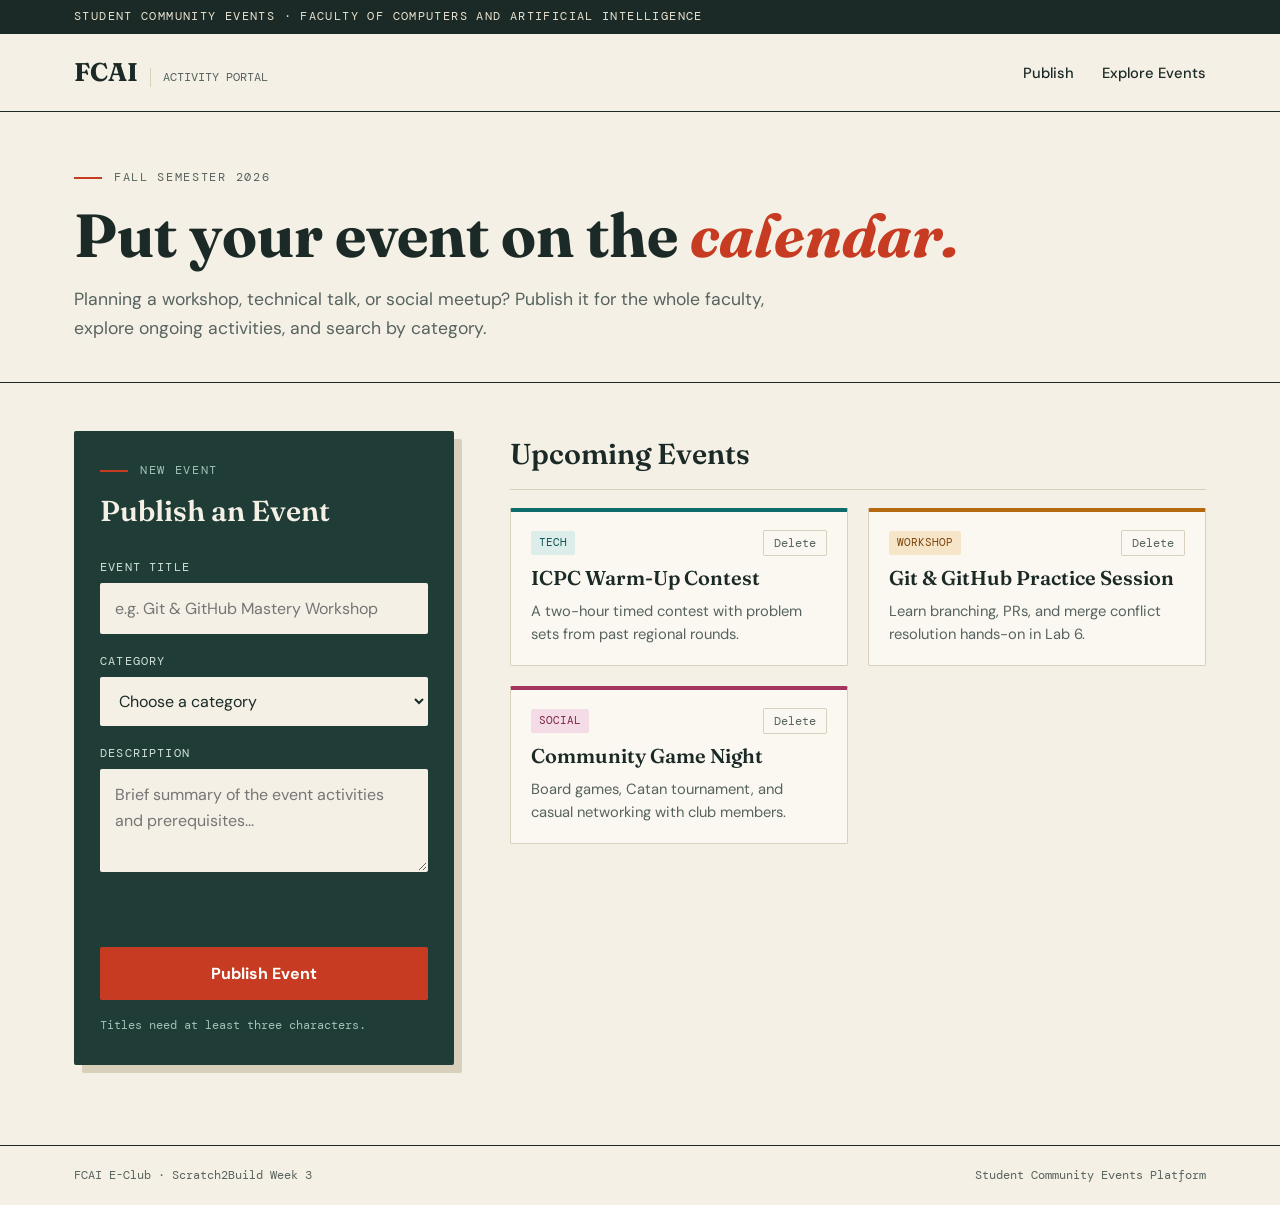
==== commit 739e2e39: "fix: Add a few changes to the html files" ====
--- a/block-1-core-lab/index.html
+++ b/block-1-core-lab/index.html
@@ -13,6 +13,7 @@
     />
 
     <!-- CSS Stylesheets -->
+    <link rel="stylesheet" href="styles.css" />
   </head>
   <body>
     <!-- Top Announcement Bar -->
@@ -107,49 +108,6 @@
           <section class="listing" id="events" aria-labelledby="events-heading">
             <div class="listing-head">
               <h2 id="events-heading">Upcoming Events</h2>
-
-              <!-- Live Active Counter -->
-              <p id="active-counter" class="active-counter">
-                Showing 3 of 3 Events
-              </p>
-            </div>
-
-            <!-- Real-Time Filter Toolbar -->
-            <div class="filter-toolbar">
-              <div class="field search-field">
-                <label for="search-input" class="sr-only">Search events</label>
-                <input
-                  id="search-input"
-                  type="search"
-                  placeholder="Search events by title..."
-                  autocomplete="off"
-                />
-              </div>
-
-              <div class="field select-field">
-                <label for="category-select" class="sr-only"
-                  >Filter by category</label
-                >
-                <select id="category-select">
-                  <option value="all">All Categories</option>
-                  <option value="tech">Tech</option>
-                  <option value="workshop">Workshop</option>
-                  <option value="social">Social</option>
-                </select>
-              </div>
-            </div>
-            
-            <div class="field">
-              <label for="desc-input">Event description</label>
-              <textarea id="desc-input" name="desc" type="text" placeholder="Write its description here" autocomplete="off" aria-describedby="form-message"></textarea>
-            </div>
-
-            <!-- Empty State Alert (hidden by default) -->
-            <div id="empty-state" class="empty-state" hidden>
-              <p class="empty-title">No events found</p>
-              <p class="empty-desc">
-                Try adjusting your search query or category filter.
-              </p>
             </div>
 
             <!-- Events Grid Container -->
@@ -225,5 +183,6 @@
     </footer>
 
     <!-- JS Scripts -->
+    <script src="task1.js"></script>
   </body>
 </html>
--- a/block-1-core-lab/styles.css
+++ b/block-1-core-lab/styles.css
@@ -0,0 +1,473 @@
+*,
+*::before,
+*::after {
+  box-sizing: border-box;
+}
+
+:root {
+  --paper: #f5f0e6;
+  --paper-2: #ece5d4;
+  --card: #fbf8f1;
+  --ink: #1b2a26;
+  --ink-soft: #56635e;
+  --line: #d9d0bc;
+  --forest: #1f3d36;
+  --accent: #c63b21;
+  --accent-dark: #a62f18;
+
+  --tech: #0e6b6b;
+  --workshop: #b4690e;
+  --social: #a3345e;
+
+  --font-display: "Fraunces", Georgia, serif;
+  --font-body: "DM Sans", system-ui, -apple-system, sans-serif;
+  --font-mono: "DM Mono", monospace;
+}
+
+html {
+  scroll-behavior: smooth;
+}
+
+body {
+  margin: 0;
+  background: var(--paper);
+  color: var(--ink);
+  font-family: var(--font-body);
+  font-size: 1rem;
+  line-height: 1.6;
+  -webkit-font-smoothing: antialiased;
+}
+
+h1,
+h2,
+h3,
+p,
+ul {
+  margin: 0;
+}
+
+ul {
+  padding: 0;
+  list-style: none;
+}
+
+/* Global Hidden Attribute Support for task2.js */
+[hidden] {
+  display: none !important;
+}
+
+.sr-only {
+  position: absolute;
+  width: 1px;
+  height: 1px;
+  padding: 0;
+  margin: -1px;
+  overflow: hidden;
+  clip: rect(0, 0, 0, 0);
+  border: 0;
+}
+
+.wrap {
+  max-width: 1180px;
+  margin: 0 auto;
+  padding-left: 24px;
+  padding-right: 24px;
+}
+
+.eyebrow {
+  font-family: var(--font-mono);
+  font-size: 0.75rem;
+  letter-spacing: 0.14em;
+  text-transform: uppercase;
+  color: var(--ink-soft);
+}
+
+.eyebrow::before {
+  content: "";
+  display: inline-block;
+  width: 28px;
+  height: 2px;
+  margin-right: 12px;
+  vertical-align: middle;
+  background: var(--accent);
+}
+
+/* Topbar & Header */
+.topbar {
+  background: var(--ink);
+  color: #e8e1d0;
+  font-family: var(--font-mono);
+  font-size: 0.72rem;
+  letter-spacing: 0.12em;
+  text-transform: uppercase;
+}
+
+.topbar p {
+  max-width: 1180px;
+  margin: 0 auto;
+  padding: 8px 24px;
+}
+
+.site-header {
+  border-bottom: 1px solid var(--ink);
+}
+
+.header-inner {
+  display: flex;
+  align-items: center;
+  justify-content: space-between;
+  gap: 24px;
+  padding-top: 18px;
+  padding-bottom: 18px;
+}
+
+.brand {
+  display: flex;
+  align-items: baseline;
+  gap: 12px;
+  color: inherit;
+  text-decoration: none;
+}
+
+.brand-name {
+  font-family: var(--font-display);
+  font-size: 1.6rem;
+  font-weight: 700;
+}
+
+.brand-sub {
+  padding-left: 12px;
+  border-left: 1px solid var(--line);
+  font-family: var(--font-mono);
+  font-size: 0.74rem;
+  text-transform: uppercase;
+  color: var(--ink-soft);
+}
+
+.site-nav ul {
+  display: flex;
+  gap: 28px;
+}
+
+.site-nav a {
+  color: var(--ink);
+  font-size: 0.92rem;
+  font-weight: 500;
+  text-decoration: none;
+}
+
+/* Hero */
+.hero {
+  padding-top: 56px;
+  padding-bottom: 40px;
+}
+
+.hero h1 {
+  margin: 16px 0 18px;
+  font-family: var(--font-display);
+  font-size: clamp(2.2rem, 5vw, 3.8rem);
+  font-weight: 700;
+  line-height: 1.05;
+}
+
+.hero h1 em {
+  font-style: italic;
+  color: var(--accent);
+}
+
+.lede {
+  max-width: 58ch;
+  font-size: 1.1rem;
+  color: var(--ink-soft);
+}
+
+/* Main Layout */
+.band {
+  border-top: 1px solid var(--ink);
+}
+
+.layout {
+  display: grid;
+  grid-template-columns: minmax(0, 380px) minmax(0, 1fr);
+  gap: 56px;
+  align-items: start;
+  padding-top: 48px;
+  padding-bottom: 80px;
+}
+
+/* Publish Form (Block 1) */
+.publish {
+  position: sticky;
+  top: 24px;
+  padding: 30px 26px;
+  background: var(--forest);
+  color: var(--paper);
+  border-radius: 2px;
+  box-shadow: 8px 8px 0 var(--line);
+}
+
+.publish .eyebrow {
+  color: #9fc2b6;
+}
+
+.publish h2 {
+  margin: 8px 0 24px;
+  font-family: var(--font-display);
+  font-size: 1.8rem;
+  font-weight: 600;
+}
+
+.field {
+  display: grid;
+  gap: 6px;
+  margin-bottom: 18px;
+}
+
+.field label {
+  font-family: var(--font-mono);
+  font-size: 0.74rem;
+  letter-spacing: 0.1em;
+  text-transform: uppercase;
+  color: #cfe0d8;
+}
+
+.field input,
+.field select,
+.field textarea {
+  width: 100%;
+  padding: 12px 14px;
+  font: inherit;
+  color: var(--ink);
+  background-color: var(--paper);
+  border: 1px solid transparent;
+  border-radius: 2px;
+}
+
+.field textarea {
+  resize: vertical;
+}
+
+/* Validation Message Styling for task1.js */
+.form-message {
+  min-height: 2.8rem;
+  margin: -4px 0 16px;
+  font-size: 0.9rem;
+  line-height: 1.4;
+  color: #ffc7b8;
+}
+
+.form-message:not(:empty) {
+  padding: 10px 12px;
+  border-left: 3px solid #ff8e72;
+  background: rgba(0, 0, 0, 0.2);
+}
+
+.form-message.is-success {
+  color: #c5ecd3;
+  border-left-color: #7bd39c;
+}
+
+.btn-primary {
+  width: 100%;
+  padding: 14px;
+  font: inherit;
+  font-weight: 700;
+  color: #fff;
+  background: var(--accent);
+  border: 0;
+  border-radius: 2px;
+  cursor: pointer;
+  transition: background-color 0.15s ease;
+}
+
+.btn-primary:hover {
+  background: var(--accent-dark);
+}
+
+.form-note {
+  margin-top: 16px;
+  font-family: var(--font-mono);
+  font-size: 0.74rem;
+  color: #9fc2b6;
+}
+
+/* Listing Header & Toolbar (Block 2) */
+.listing-head {
+  display: flex;
+  align-items: baseline;
+  justify-content: space-between;
+  gap: 16px;
+  margin-bottom: 18px;
+  padding-bottom: 12px;
+  border-bottom: 1px solid var(--line);
+}
+
+.listing-head h2 {
+  font-family: var(--font-display);
+  font-size: 1.8rem;
+  font-weight: 600;
+}
+
+.active-counter {
+  font-family: var(--font-mono);
+  font-size: 0.74rem;
+  letter-spacing: 0.08em;
+  text-transform: uppercase;
+  color: var(--ink-soft);
+}
+
+.filter-toolbar {
+  display: grid;
+  grid-template-columns: minmax(0, 1fr) 180px;
+  gap: 16px;
+  margin-bottom: 24px;
+}
+
+.filter-toolbar .field {
+  margin-bottom: 0;
+}
+
+.filter-toolbar input,
+.filter-toolbar select {
+  border: 1px solid var(--line);
+}
+
+/* Empty State */
+.empty-state {
+  padding: 40px 24px;
+  text-align: center;
+  border: 1px dashed var(--line);
+  background: var(--card);
+  margin-bottom: 24px;
+}
+
+.empty-title {
+  font-family: var(--font-display);
+  font-size: 1.3rem;
+  font-weight: 600;
+  margin-bottom: 6px;
+}
+
+.empty-desc {
+  font-size: 0.92rem;
+  color: var(--ink-soft);
+}
+
+/* Event Cards Grid */
+.events-grid {
+  display: grid;
+  grid-template-columns: repeat(auto-fill, minmax(min(100%, 250px), 1fr));
+  gap: 20px;
+}
+
+.event-card {
+  --c: var(--ink);
+  --c-bg: var(--paper-2);
+  --c-ink: var(--ink);
+
+  display: flex;
+  flex-direction: column;
+  gap: 10px;
+  padding: 18px 20px;
+  background: var(--card);
+  border: 1px solid var(--line);
+  border-top: 4px solid var(--c);
+  border-radius: 2px;
+}
+
+/* Dynamic Category Styling */
+.event-card[data-category="tech"] {
+  --c: var(--tech);
+  --c-bg: #dcedea;
+  --c-ink: #0b5252;
+}
+
+.event-card[data-category="workshop"] {
+  --c: var(--workshop);
+  --c-bg: #f6e5c8;
+  --c-ink: #7a4308;
+}
+
+.event-card[data-category="social"] {
+  --c: var(--social);
+  --c-bg: #f3dce5;
+  --c-ink: #7e2447;
+}
+
+.card-head {
+  display: flex;
+  align-items: center;
+  justify-content: space-between;
+  gap: 12px;
+}
+
+.badge {
+  display: inline-block;
+  padding: 3px 8px;
+  font-family: var(--font-mono);
+  font-size: 0.7rem;
+  text-transform: uppercase;
+  color: var(--c-ink);
+  background: var(--c-bg);
+  border-radius: 2px;
+}
+
+.card-title {
+  font-family: var(--font-display);
+  font-size: 1.25rem;
+  font-weight: 600;
+  line-height: 1.2;
+}
+
+.card-desc {
+  font-size: 0.92rem;
+  color: var(--ink-soft);
+}
+
+.delete-button {
+  padding: 4px 10px;
+  font-family: var(--font-mono);
+  font-size: 0.74rem;
+  color: var(--ink-soft);
+  background: none;
+  border: 1px solid var(--line);
+  border-radius: 2px;
+  cursor: pointer;
+  transition: all 0.15s ease;
+}
+
+.delete-button:hover {
+  color: #fff;
+  background: var(--accent);
+  border-color: var(--accent);
+}
+
+/* Footer */
+.site-footer {
+  border-top: 1px solid var(--ink);
+}
+
+.site-footer .wrap {
+  display: flex;
+  justify-content: space-between;
+  padding-top: 20px;
+  padding-bottom: 20px;
+  font-family: var(--font-mono);
+  font-size: 0.74rem;
+  color: var(--ink-soft);
+}
+
+/* Responsive Breakpoints */
+@media (max-width: 860px) {
+  .layout {
+    grid-template-columns: minmax(0, 1fr);
+  }
+
+  .publish {
+    position: static;
+  }
+
+  .filter-toolbar {
+    grid-template-columns: minmax(0, 1fr);
+  }
+}
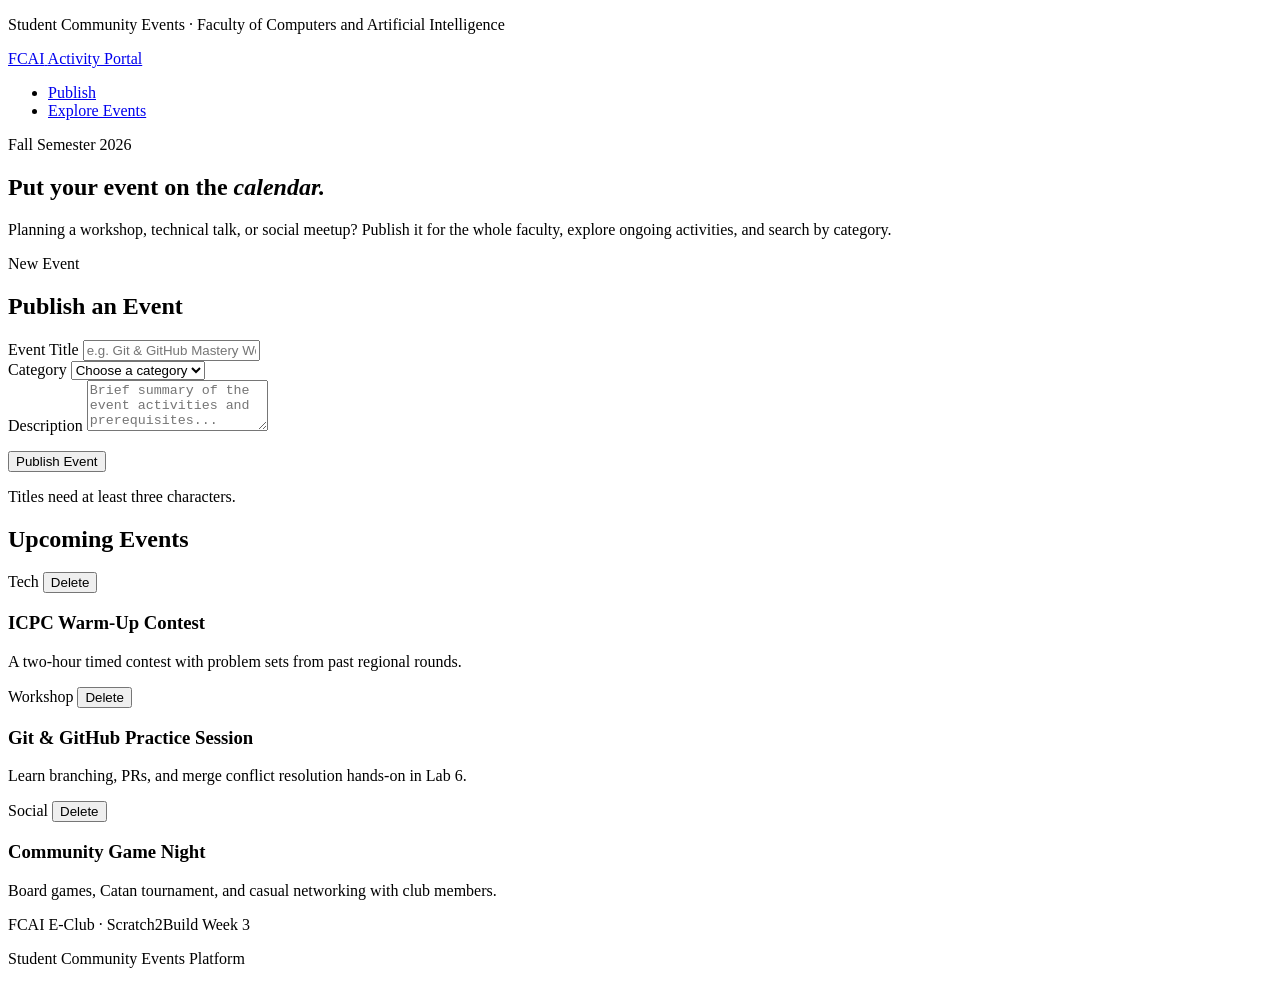
==== commit 5a7f111b: "Remove unused styles and scripts from index.html Removed unnecessary CSS and JS links from the HTML." ====
--- a/block-1-core-lab/index.html
+++ b/block-1-core-lab/index.html
@@ -13,7 +13,6 @@
     />
 
     <!-- CSS Stylesheets -->
-    <link rel="stylesheet" href="styles.css" />
   </head>
   <body>
     <!-- Top Announcement Bar -->
@@ -104,7 +103,6 @@
             <p class="form-note">Titles need at least three characters.</p>
           </section>
 
-          <!-- BLOCK 2: Search & Category Filtering Listing -->
           <section class="listing" id="events" aria-labelledby="events-heading">
             <div class="listing-head">
               <h2 id="events-heading">Upcoming Events</h2>
@@ -183,6 +181,5 @@
     </footer>
 
     <!-- JS Scripts -->
-    <script src="task1.js"></script>
   </body>
 </html>
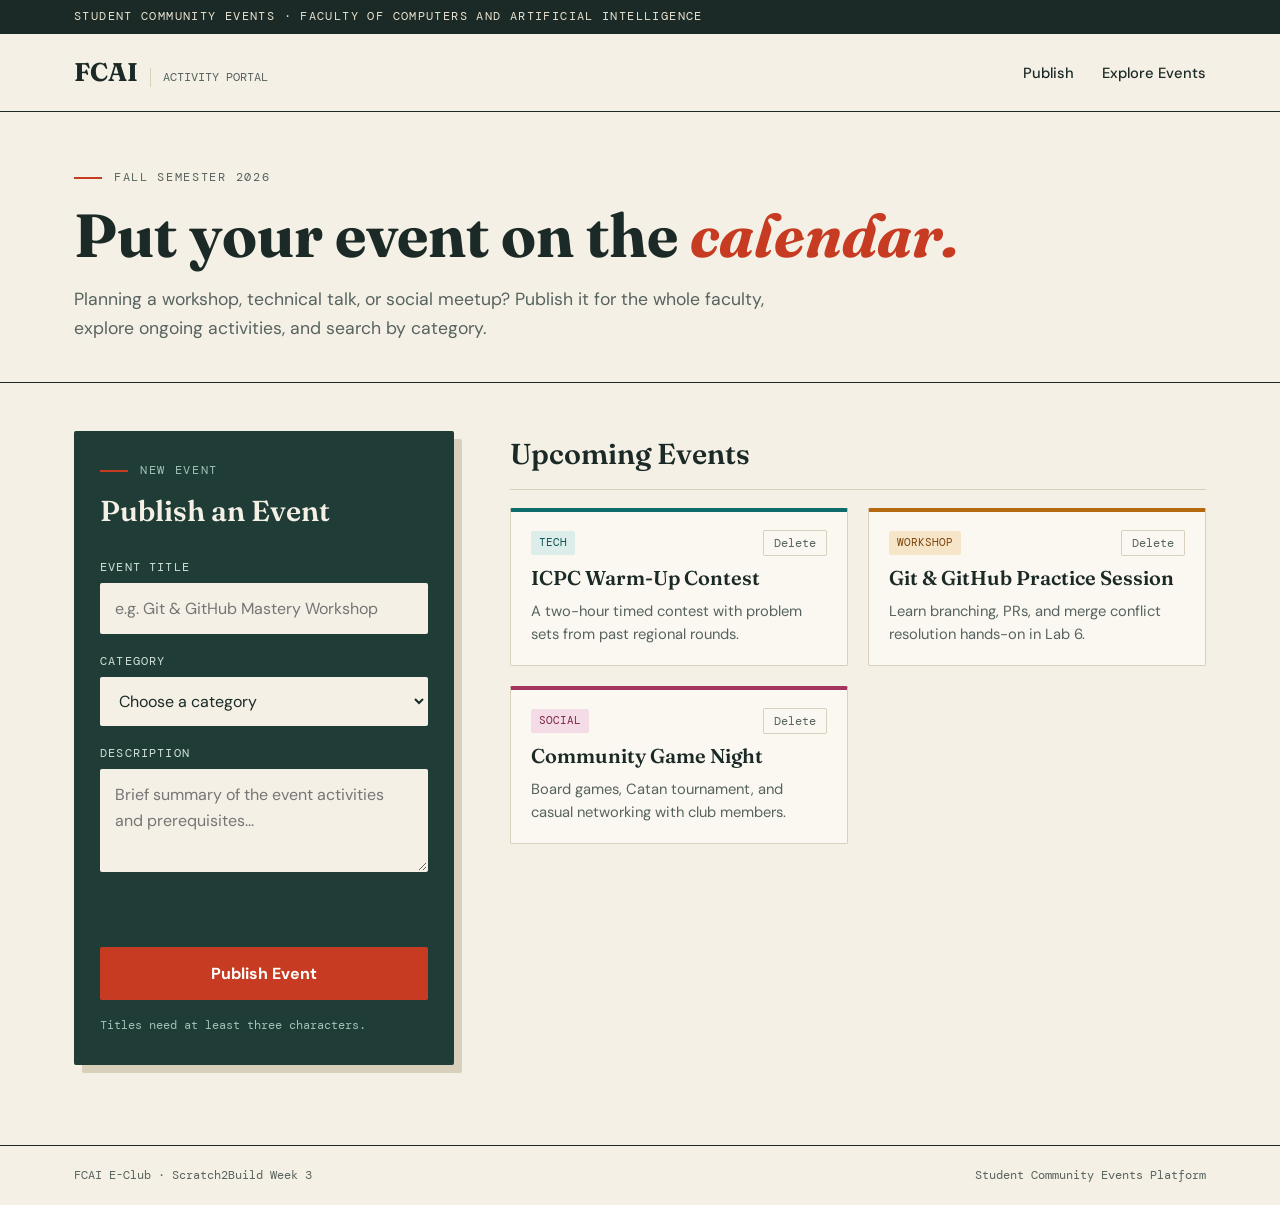
==== commit a8f7dc59: "feat: Add solutions to the tasks" ====
--- a/block-1-core-lab/index.html
+++ b/block-1-core-lab/index.html
@@ -13,6 +13,7 @@
     />
 
     <!-- CSS Stylesheets -->
+    <link rel="stylesheet" href="styles.css" />
   </head>
   <body>
     <!-- Top Announcement Bar -->
@@ -181,5 +182,6 @@
     </footer>
 
     <!-- JS Scripts -->
+    <script src="task1.js"></script>
   </body>
 </html>
--- a/block-1-core-lab/styles.css
+++ b/block-1-core-lab/styles.css
@@ -0,0 +1,473 @@
+*,
+*::before,
+*::after {
+  box-sizing: border-box;
+}
+
+:root {
+  --paper: #f5f0e6;
+  --paper-2: #ece5d4;
+  --card: #fbf8f1;
+  --ink: #1b2a26;
+  --ink-soft: #56635e;
+  --line: #d9d0bc;
+  --forest: #1f3d36;
+  --accent: #c63b21;
+  --accent-dark: #a62f18;
+
+  --tech: #0e6b6b;
+  --workshop: #b4690e;
+  --social: #a3345e;
+
+  --font-display: "Fraunces", Georgia, serif;
+  --font-body: "DM Sans", system-ui, -apple-system, sans-serif;
+  --font-mono: "DM Mono", monospace;
+}
+
+html {
+  scroll-behavior: smooth;
+}
+
+body {
+  margin: 0;
+  background: var(--paper);
+  color: var(--ink);
+  font-family: var(--font-body);
+  font-size: 1rem;
+  line-height: 1.6;
+  -webkit-font-smoothing: antialiased;
+}
+
+h1,
+h2,
+h3,
+p,
+ul {
+  margin: 0;
+}
+
+ul {
+  padding: 0;
+  list-style: none;
+}
+
+/* Global Hidden Attribute Support for task2.js */
+[hidden] {
+  display: none !important;
+}
+
+.sr-only {
+  position: absolute;
+  width: 1px;
+  height: 1px;
+  padding: 0;
+  margin: -1px;
+  overflow: hidden;
+  clip: rect(0, 0, 0, 0);
+  border: 0;
+}
+
+.wrap {
+  max-width: 1180px;
+  margin: 0 auto;
+  padding-left: 24px;
+  padding-right: 24px;
+}
+
+.eyebrow {
+  font-family: var(--font-mono);
+  font-size: 0.75rem;
+  letter-spacing: 0.14em;
+  text-transform: uppercase;
+  color: var(--ink-soft);
+}
+
+.eyebrow::before {
+  content: "";
+  display: inline-block;
+  width: 28px;
+  height: 2px;
+  margin-right: 12px;
+  vertical-align: middle;
+  background: var(--accent);
+}
+
+/* Topbar & Header */
+.topbar {
+  background: var(--ink);
+  color: #e8e1d0;
+  font-family: var(--font-mono);
+  font-size: 0.72rem;
+  letter-spacing: 0.12em;
+  text-transform: uppercase;
+}
+
+.topbar p {
+  max-width: 1180px;
+  margin: 0 auto;
+  padding: 8px 24px;
+}
+
+.site-header {
+  border-bottom: 1px solid var(--ink);
+}
+
+.header-inner {
+  display: flex;
+  align-items: center;
+  justify-content: space-between;
+  gap: 24px;
+  padding-top: 18px;
+  padding-bottom: 18px;
+}
+
+.brand {
+  display: flex;
+  align-items: baseline;
+  gap: 12px;
+  color: inherit;
+  text-decoration: none;
+}
+
+.brand-name {
+  font-family: var(--font-display);
+  font-size: 1.6rem;
+  font-weight: 700;
+}
+
+.brand-sub {
+  padding-left: 12px;
+  border-left: 1px solid var(--line);
+  font-family: var(--font-mono);
+  font-size: 0.74rem;
+  text-transform: uppercase;
+  color: var(--ink-soft);
+}
+
+.site-nav ul {
+  display: flex;
+  gap: 28px;
+}
+
+.site-nav a {
+  color: var(--ink);
+  font-size: 0.92rem;
+  font-weight: 500;
+  text-decoration: none;
+}
+
+/* Hero */
+.hero {
+  padding-top: 56px;
+  padding-bottom: 40px;
+}
+
+.hero h1 {
+  margin: 16px 0 18px;
+  font-family: var(--font-display);
+  font-size: clamp(2.2rem, 5vw, 3.8rem);
+  font-weight: 700;
+  line-height: 1.05;
+}
+
+.hero h1 em {
+  font-style: italic;
+  color: var(--accent);
+}
+
+.lede {
+  max-width: 58ch;
+  font-size: 1.1rem;
+  color: var(--ink-soft);
+}
+
+/* Main Layout */
+.band {
+  border-top: 1px solid var(--ink);
+}
+
+.layout {
+  display: grid;
+  grid-template-columns: minmax(0, 380px) minmax(0, 1fr);
+  gap: 56px;
+  align-items: start;
+  padding-top: 48px;
+  padding-bottom: 80px;
+}
+
+/* Publish Form (Block 1) */
+.publish {
+  position: sticky;
+  top: 24px;
+  padding: 30px 26px;
+  background: var(--forest);
+  color: var(--paper);
+  border-radius: 2px;
+  box-shadow: 8px 8px 0 var(--line);
+}
+
+.publish .eyebrow {
+  color: #9fc2b6;
+}
+
+.publish h2 {
+  margin: 8px 0 24px;
+  font-family: var(--font-display);
+  font-size: 1.8rem;
+  font-weight: 600;
+}
+
+.field {
+  display: grid;
+  gap: 6px;
+  margin-bottom: 18px;
+}
+
+.field label {
+  font-family: var(--font-mono);
+  font-size: 0.74rem;
+  letter-spacing: 0.1em;
+  text-transform: uppercase;
+  color: #cfe0d8;
+}
+
+.field input,
+.field select,
+.field textarea {
+  width: 100%;
+  padding: 12px 14px;
+  font: inherit;
+  color: var(--ink);
+  background-color: var(--paper);
+  border: 1px solid transparent;
+  border-radius: 2px;
+}
+
+.field textarea {
+  resize: vertical;
+}
+
+/* Validation Message Styling for task1.js */
+.form-message {
+  min-height: 2.8rem;
+  margin: -4px 0 16px;
+  font-size: 0.9rem;
+  line-height: 1.4;
+  color: #ffc7b8;
+}
+
+.form-message:not(:empty) {
+  padding: 10px 12px;
+  border-left: 3px solid #ff8e72;
+  background: rgba(0, 0, 0, 0.2);
+}
+
+.form-message.is-success {
+  color: #c5ecd3;
+  border-left-color: #7bd39c;
+}
+
+.btn-primary {
+  width: 100%;
+  padding: 14px;
+  font: inherit;
+  font-weight: 700;
+  color: #fff;
+  background: var(--accent);
+  border: 0;
+  border-radius: 2px;
+  cursor: pointer;
+  transition: background-color 0.15s ease;
+}
+
+.btn-primary:hover {
+  background: var(--accent-dark);
+}
+
+.form-note {
+  margin-top: 16px;
+  font-family: var(--font-mono);
+  font-size: 0.74rem;
+  color: #9fc2b6;
+}
+
+/* Listing Header & Toolbar (Block 2) */
+.listing-head {
+  display: flex;
+  align-items: baseline;
+  justify-content: space-between;
+  gap: 16px;
+  margin-bottom: 18px;
+  padding-bottom: 12px;
+  border-bottom: 1px solid var(--line);
+}
+
+.listing-head h2 {
+  font-family: var(--font-display);
+  font-size: 1.8rem;
+  font-weight: 600;
+}
+
+.active-counter {
+  font-family: var(--font-mono);
+  font-size: 0.74rem;
+  letter-spacing: 0.08em;
+  text-transform: uppercase;
+  color: var(--ink-soft);
+}
+
+.filter-toolbar {
+  display: grid;
+  grid-template-columns: minmax(0, 1fr) 180px;
+  gap: 16px;
+  margin-bottom: 24px;
+}
+
+.filter-toolbar .field {
+  margin-bottom: 0;
+}
+
+.filter-toolbar input,
+.filter-toolbar select {
+  border: 1px solid var(--line);
+}
+
+/* Empty State */
+.empty-state {
+  padding: 40px 24px;
+  text-align: center;
+  border: 1px dashed var(--line);
+  background: var(--card);
+  margin-bottom: 24px;
+}
+
+.empty-title {
+  font-family: var(--font-display);
+  font-size: 1.3rem;
+  font-weight: 600;
+  margin-bottom: 6px;
+}
+
+.empty-desc {
+  font-size: 0.92rem;
+  color: var(--ink-soft);
+}
+
+/* Event Cards Grid */
+.events-grid {
+  display: grid;
+  grid-template-columns: repeat(auto-fill, minmax(min(100%, 250px), 1fr));
+  gap: 20px;
+}
+
+.event-card {
+  --c: var(--ink);
+  --c-bg: var(--paper-2);
+  --c-ink: var(--ink);
+
+  display: flex;
+  flex-direction: column;
+  gap: 10px;
+  padding: 18px 20px;
+  background: var(--card);
+  border: 1px solid var(--line);
+  border-top: 4px solid var(--c);
+  border-radius: 2px;
+}
+
+/* Dynamic Category Styling */
+.event-card[data-category="tech"] {
+  --c: var(--tech);
+  --c-bg: #dcedea;
+  --c-ink: #0b5252;
+}
+
+.event-card[data-category="workshop"] {
+  --c: var(--workshop);
+  --c-bg: #f6e5c8;
+  --c-ink: #7a4308;
+}
+
+.event-card[data-category="social"] {
+  --c: var(--social);
+  --c-bg: #f3dce5;
+  --c-ink: #7e2447;
+}
+
+.card-head {
+  display: flex;
+  align-items: center;
+  justify-content: space-between;
+  gap: 12px;
+}
+
+.badge {
+  display: inline-block;
+  padding: 3px 8px;
+  font-family: var(--font-mono);
+  font-size: 0.7rem;
+  text-transform: uppercase;
+  color: var(--c-ink);
+  background: var(--c-bg);
+  border-radius: 2px;
+}
+
+.card-title {
+  font-family: var(--font-display);
+  font-size: 1.25rem;
+  font-weight: 600;
+  line-height: 1.2;
+}
+
+.card-desc {
+  font-size: 0.92rem;
+  color: var(--ink-soft);
+}
+
+.delete-button {
+  padding: 4px 10px;
+  font-family: var(--font-mono);
+  font-size: 0.74rem;
+  color: var(--ink-soft);
+  background: none;
+  border: 1px solid var(--line);
+  border-radius: 2px;
+  cursor: pointer;
+  transition: all 0.15s ease;
+}
+
+.delete-button:hover {
+  color: #fff;
+  background: var(--accent);
+  border-color: var(--accent);
+}
+
+/* Footer */
+.site-footer {
+  border-top: 1px solid var(--ink);
+}
+
+.site-footer .wrap {
+  display: flex;
+  justify-content: space-between;
+  padding-top: 20px;
+  padding-bottom: 20px;
+  font-family: var(--font-mono);
+  font-size: 0.74rem;
+  color: var(--ink-soft);
+}
+
+/* Responsive Breakpoints */
+@media (max-width: 860px) {
+  .layout {
+    grid-template-columns: minmax(0, 1fr);
+  }
+
+  .publish {
+    position: static;
+  }
+
+  .filter-toolbar {
+    grid-template-columns: minmax(0, 1fr);
+  }
+}
